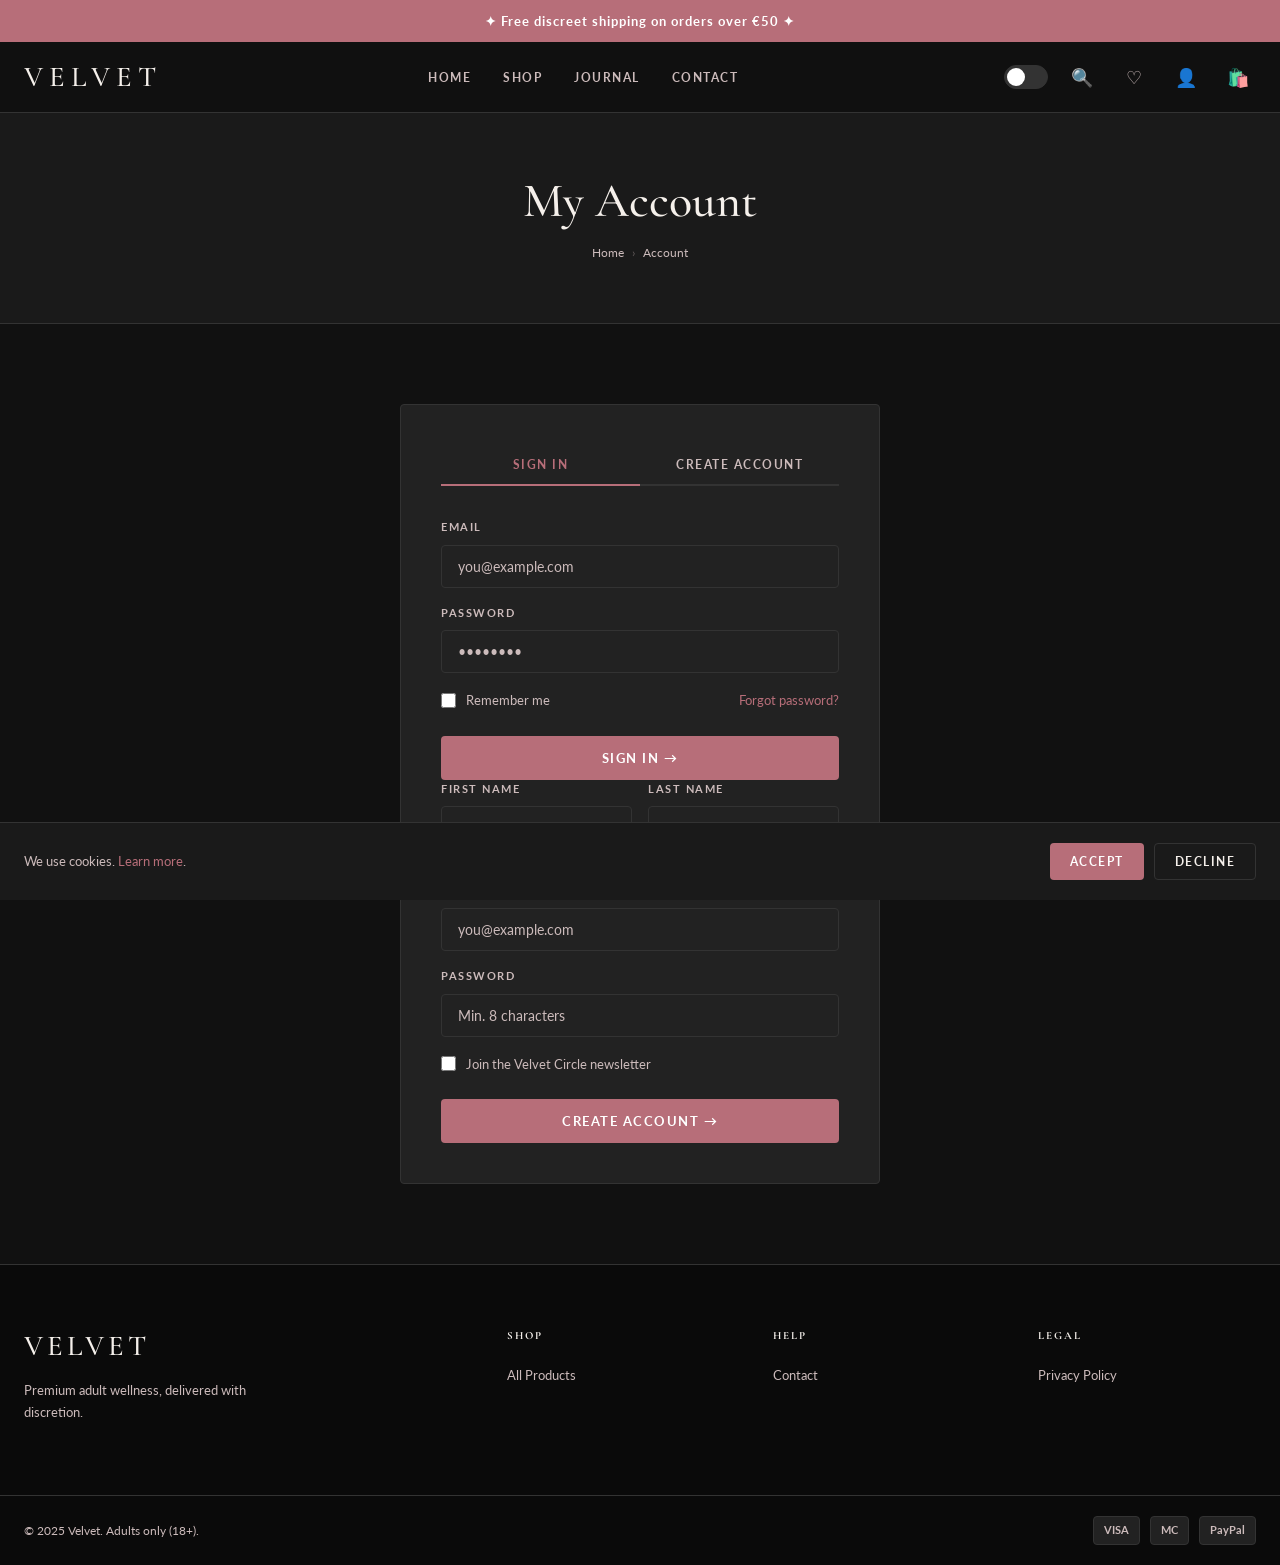
==== account.html @ dc34f321 "Initial commit: Velvet e-commerce website" ====
<!DOCTYPE html>
<html lang="en">
<head>
  <meta charset="UTF-8">
  <meta name="viewport" content="width=device-width, initial-scale=1.0">
  <title>Account — Velvet</title>
  <link rel="stylesheet" href="style.css">
</head>
<body>
<div id="page-loader"><div class="spinner"></div></div>
<div id="toast-container"></div>
<div id="announcement-bar">✦ Free discreet shipping on orders over €50 ✦</div>

<nav id="navbar">
  <div class="nav-inner">
    <a href="index.html" class="nav-logo">VELVET</a>
    <ul class="nav-links">
      <li><a href="index.html">Home</a></li>
      <li><a href="shop.html">Shop</a></li>
      <li><a href="blog.html">Journal</a></li>
      <li><a href="contact.html">Contact</a></li>
    </ul>
    <div class="nav-actions">
      <button class="nav-icon-btn theme-toggle"></button>
      <button class="nav-icon-btn" id="nav-search-btn">🔍</button>
      <a href="wishlist.html" class="nav-icon-btn">♡</a>
      <a href="account.html" class="nav-icon-btn">👤</a>
      <a href="cart.html" class="nav-icon-btn">🛍️<span class="cart-badge" style="display:none">0</span></a>
      <button class="hamburger" id="hamburger"><span></span><span></span><span></span></button>
    </div>
  </div>
</nav>

<div id="mobile-menu-overlay"></div>
<div id="mobile-menu">
  <button class="mobile-close" id="mobile-close">✕</button>
  <ul class="mobile-nav-links">
    <li><a href="index.html">Home</a></li><li><a href="shop.html">Shop</a></li>
    <li><a href="wishlist.html">Wishlist</a></li><li><a href="account.html">Account</a></li><li><a href="cart.html">Cart</a></li>
  </ul>
</div>

<div id="nav-search-overlay">
  <button class="nav-search-close" id="nav-search-close">✕</button>
  <div class="nav-search-inner">
    <div class="nav-search-input-wrap"><span>🔍</span><input type="text" id="nav-search-input" placeholder="Search products…"></div>
  </div>
</div>

<div class="page-header">
  <h1>My Account</h1>
  <div class="breadcrumb"><a href="index.html">Home</a><span class="breadcrumb-sep">›</span><span>Account</span></div>
</div>

<section class="section">
  <div class="container">

    <!-- Auth Box (shown when logged out) -->
    <div id="auth-box">
      <div class="auth-container">
        <div class="auth-form-panel">
          <div class="auth-tabs">
            <button class="auth-tab active" data-tab="login">Sign In</button>
            <button class="auth-tab" data-tab="register">Create Account</button>
          </div>

          <!-- Login Panel -->
          <div class="auth-panel active" id="auth-login">
            <form id="login-form">
              <div class="form-group">
                <label class="form-label">Email</label>
                <input type="email" class="form-input" placeholder="you@example.com" required>
              </div>
              <div class="form-group">
                <label class="form-label">Password</label>
                <input type="password" class="form-input" placeholder="••••••••" required>
              </div>
              <div style="display:flex;justify-content:space-between;align-items:center;margin-bottom:24px;font-size:13px">
                <label class="filter-option" style="margin:0"><input type="checkbox" style="accent-color:var(--accent)"> Remember me</label>
                <a href="#" style="color:var(--accent)">Forgot password?</a>
              </div>
              <button type="submit" class="btn" style="width:100%;padding:14px">Sign In →</button>
            </form>
          </div>

          <!-- Register Panel -->
          <div class="auth-panel" id="auth-register">
            <form id="register-form">
              <div class="form-row">
                <div class="form-group">
                  <label class="form-label">First Name</label>
                  <input type="text" class="form-input" placeholder="Sophie" required>
                </div>
                <div class="form-group">
                  <label class="form-label">Last Name</label>
                  <input type="text" class="form-input" placeholder="Martin" required>
                </div>
              </div>
              <div class="form-group">
                <label class="form-label">Email</label>
                <input type="email" class="form-input" placeholder="you@example.com" required>
              </div>
              <div class="form-group">
                <label class="form-label">Password</label>
                <input type="password" class="form-input" placeholder="Min. 8 characters" required>
              </div>
              <div style="margin-bottom:24px;font-size:13px">
                <label class="filter-option"><input type="checkbox" style="accent-color:var(--accent)"> Join the Velvet Circle newsletter</label>
              </div>
              <button type="submit" class="btn" style="width:100%;padding:14px">Create Account →</button>
            </form>
          </div>
        </div>
      </div>
    </div>

    <!-- Dashboard (shown after login) -->
    <div id="dashboard-view" style="display:none">

      <div style="display:flex;align-items:center;justify-content:space-between;margin-bottom:40px;flex-wrap:wrap;gap:16px">
        <div>
          <h2 style="margin-bottom:4px">Welcome back, Sophie 👋</h2>
          <p style="font-size:13px">Member since January 2024 · Velvet Circle member</p>
        </div>
        <button class="btn btn-ghost" style="padding:10px 20px;font-size:12px" onclick="document.getElementById('dashboard-view').style.display='none';document.getElementById('auth-box').style.display='block'">Sign Out</button>
      </div>

      <!-- Dashboard cards -->
      <div class="account-dashboard">
        <div class="dash-card" onclick="document.querySelectorAll('.account-tab')[0].click()">
          <div class="dash-card-icon">📦</div>
          <h4>Orders</h4>
          <p style="color:var(--accent);font-weight:700">3 orders</p>
        </div>
        <div class="dash-card" onclick="document.querySelectorAll('.account-tab')[1].click()">
          <div class="dash-card-icon">📍</div>
          <h4>Addresses</h4>
          <p>1 saved</p>
        </div>
        <div class="dash-card" onclick="window.location.href='wishlist.html'">
          <div class="dash-card-icon">♡</div>
          <h4>Wishlist</h4>
          <p>View saved items</p>
        </div>
        <div class="dash-card" onclick="document.querySelectorAll('.account-tab')[2].click()">
          <div class="dash-card-icon">⚙️</div>
          <h4>Settings</h4>
          <p>Edit profile</p>
        </div>
      </div>

      <!-- Account Tabs -->
      <div class="account-tabs">
        <button class="account-tab active" data-tab="orders">Order History</button>
        <button class="account-tab" data-tab="addresses">Addresses</button>
        <button class="account-tab" data-tab="settings">Settings</button>
      </div>

      <!-- Orders Panel -->
      <div class="account-panel active" id="panel-orders">
        <table class="order-table">
          <thead>
            <tr>
              <th>Order</th>
              <th>Date</th>
              <th>Items</th>
              <th>Total</th>
              <th>Status</th>
              <th></th>
            </tr>
          </thead>
          <tbody>
            <tr>
              <td>#VLT-2847</td>
              <td>15 May 2025</td>
              <td>2 items</td>
              <td>€149.98</td>
              <td><span class="status-badge status-delivered">Delivered</span></td>
              <td><a href="#" style="color:var(--accent);font-size:12px">View</a></td>
            </tr>
            <tr>
              <td>#VLT-2691</td>
              <td>2 Apr 2025</td>
              <td>1 item</td>
              <td>€89.99</td>
              <td><span class="status-badge status-shipped">Shipped</span></td>
              <td><a href="#" style="color:var(--accent);font-size:12px">Track</a></td>
            </tr>
            <tr>
              <td>#VLT-2104</td>
              <td>18 Jan 2025</td>
              <td>3 items</td>
              <td>€224.97</td>
              <td><span class="status-badge status-delivered">Delivered</span></td>
              <td><a href="#" style="color:var(--accent);font-size:12px">View</a></td>
            </tr>
          </tbody>
        </table>
      </div>

      <!-- Addresses Panel -->
      <div class="account-panel" id="panel-addresses">
        <div style="display:grid;grid-template-columns:repeat(auto-fill,minmax(280px,1fr));gap:20px">
          <div style="background:var(--card-bg);border:1px solid var(--accent);border-radius:var(--radius);padding:24px;position:relative">
            <span style="position:absolute;top:12px;right:12px;font-size:10px;background:var(--accent);color:#fff;padding:3px 8px;border-radius:2px;font-weight:700;letter-spacing:.5px">DEFAULT</span>
            <h4 style="margin-bottom:8px">Sophie Martin</h4>
            <p style="font-size:13px;line-height:1.8">12 Rue de la Paix<br>Apt 4B<br>75001 Paris<br>France</p>
            <div style="margin-top:16px;display:flex;gap:10px">
              <button class="btn btn-ghost" style="padding:8px 16px;font-size:11px">Edit</button>
              <button class="btn btn-ghost" style="padding:8px 16px;font-size:11px">Delete</button>
            </div>
          </div>
          <div style="background:var(--card-bg);border:2px dashed var(--card-border);border-radius:var(--radius);padding:24px;display:flex;align-items:center;justify-content:center;cursor:pointer;transition:border-color var(--transition)" onmouseenter="this.style.borderColor='var(--accent)'" onmouseleave="this.style.borderColor='var(--card-border)'" onclick="showToast('Address form coming soon','default','📍')">
            <div style="text-align:center;color:var(--text-secondary)">
              <div style="font-size:28px;margin-bottom:8px">+</div>
              <div style="font-size:13px">Add New Address</div>
            </div>
          </div>
        </div>
      </div>

      <!-- Settings Panel -->
      <div class="account-panel" id="panel-settings">
        <div style="max-width:480px">
          <h3 style="margin-bottom:24px;font-size:1.1rem">Profile Settings</h3>
          <div class="form-row">
            <div class="form-group">
              <label class="form-label">First Name</label>
              <input type="text" class="form-input" value="Sophie">
            </div>
            <div class="form-group">
              <label class="form-label">Last Name</label>
              <input type="text" class="form-input" value="Martin">
            </div>
          </div>
          <div class="form-group">
            <label class="form-label">Email</label>
            <input type="email" class="form-input" value="sophie@example.com">
          </div>
          <div class="form-group">
            <label class="form-label">New Password</label>
            <input type="password" class="form-input" placeholder="Leave blank to keep current">
          </div>
          <div style="margin:24px 0;padding:20px;background:var(--card-bg);border:1px solid var(--card-border);border-radius:var(--radius)">
            <div class="filter-group-title" style="margin-bottom:12px">Communication Preferences</div>
            <label class="filter-option"><input type="checkbox" checked style="accent-color:var(--accent)"> Newsletter &amp; exclusive offers</label>
            <label class="filter-option"><input type="checkbox" checked style="accent-color:var(--accent)"> Order updates</label>
            <label class="filter-option"><input type="checkbox" style="accent-color:var(--accent)"> New arrivals &amp; restocks</label>
          </div>
          <button class="btn" style="padding:12px 32px" onclick="showToast('Settings saved!','success','✓')">Save Changes</button>
        </div>
      </div>

    </div>
  </div>
</section>

<footer>
  <div class="footer-grid">
    <div class="footer-brand"><h3>VELVET</h3><p>Premium adult wellness, delivered with discretion.</p></div>
    <div class="footer-col"><h4>Shop</h4><ul><li><a href="shop.html">All Products</a></li></ul></div>
    <div class="footer-col"><h4>Help</h4><ul><li><a href="contact.html">Contact</a></li></ul></div>
    <div class="footer-col"><h4>Legal</h4><ul><li><a href="#">Privacy Policy</a></li></ul></div>
  </div>
  <div class="footer-bottom">
    <p class="footer-bottom-text">© 2025 Velvet. Adults only (18+).</p>
    <div class="payment-icons"><span class="payment-icon">VISA</span><span class="payment-icon">MC</span><span class="payment-icon">PayPal</span></div>
  </div>
</footer>

<div id="cookie-banner">
  <p class="cookie-text">We use cookies. <a href="#">Learn more</a>.</p>
  <div class="cookie-btns">
    <button class="btn" id="cookie-accept" style="padding:10px 20px;font-size:12px">Accept</button>
    <button class="btn btn-ghost" id="cookie-decline" style="padding:10px 20px;font-size:12px">Decline</button>
  </div>
</div>
<button id="back-to-top">↑</button>
<script src="script.js"></script>
</body>
</html>
---- style.css ----
/* ============================================================
   VELVET — style.css
   ============================================================ */
@import url('https://fonts.googleapis.com/css2?family=Cormorant+Garamond:ital,wght@0,300;0,400;0,500;0,600;0,700;1,400;1,500&family=Lato:wght@300;400;700&display=swap');

/* --- Variables --- */
:root {
  --bg-dark: #111111;
  --bg-mid: #1a1a1a;
  --card-bg: #222222;
  --card-border: #333333;
  --accent: #b76e79;
  --accent-dark: #9e5a63;
  --mauve: #c9a0a8;
  --text-primary: #f5f0eb;
  --text-secondary: #ccbbbb;
  --heading-font: 'Cormorant Garamond', serif;
  --body-font: 'Lato', sans-serif;
  --transition: 0.3s ease;
  --radius: 4px;
  --shadow: 0 4px 24px rgba(0,0,0,0.5);
}
.light-mode {
  --bg-dark: #f9f5f2;
  --bg-mid: #efe9e4;
  --card-bg: #ffffff;
  --card-border: #ddd5ce;
  --text-primary: #1a1a1a;
  --text-secondary: #5a4a4a;
}

/* --- Reset --- */
*,*::before,*::after{box-sizing:border-box;margin:0;padding:0}
html{scroll-behavior:smooth}
body{background:var(--bg-dark);color:var(--text-primary);font-family:var(--body-font);font-size:15px;line-height:1.7;overflow-x:hidden}
img{display:block;max-width:100%}
a{color:inherit;text-decoration:none}
ul{list-style:none}
button{cursor:pointer;border:none;background:none;font-family:inherit}
input,select,textarea{font-family:inherit}

/* --- Typography --- */
h1,h2,h3,h4,h5{font-family:var(--heading-font);font-weight:500;line-height:1.2;color:var(--text-primary)}
h1{font-size:clamp(2.2rem,6vw,5rem)}
h2{font-size:clamp(1.6rem,4vw,2.8rem)}
h3{font-size:clamp(1.2rem,2.5vw,1.8rem)}
p{color:var(--text-secondary)}

/* --- Utilities --- */
.container{max-width:1280px;margin:0 auto;padding:0 24px}
.section{padding:80px 0}
.text-center{text-align:center}

.btn{display:inline-block;padding:12px 32px;background:var(--accent);color:#fff;font-size:13px;font-weight:700;letter-spacing:1.5px;text-transform:uppercase;border-radius:var(--radius);transition:background var(--transition),transform var(--transition)}
.btn:hover{background:var(--accent-dark);transform:translateY(-1px)}
.btn-outline{background:transparent;border:1px solid var(--accent);color:var(--accent)}
.btn-outline:hover{background:var(--accent);color:#fff}
.btn-ghost{background:transparent;border:1px solid var(--card-border);color:var(--text-primary)}
.btn-ghost:hover{border-color:var(--accent);color:var(--accent)}

.section-title{font-size:clamp(1.6rem,3.5vw,2.5rem);margin-bottom:12px}
.section-subtitle{color:var(--text-secondary);font-size:15px;margin-bottom:48px}
.divider{width:48px;height:2px;background:var(--accent);margin:16px auto 40px}

.fade-in{opacity:0;transform:translateY(30px);transition:opacity 0.7s ease,transform 0.7s ease}
.fade-in.visible{opacity:1;transform:none}

/* ============================================================
   AGE GATE
   ============================================================ */
#age-gate{position:fixed;inset:0;background:#080808;z-index:9999;display:flex;align-items:center;justify-content:center;flex-direction:column;gap:28px;text-align:center;padding:24px}
.age-gate-logo{font-family:var(--heading-font);font-size:2.8rem;letter-spacing:8px;color:var(--text-primary)}
#age-gate h2{font-size:clamp(1.4rem,3vw,2rem);font-weight:300;color:var(--text-secondary)}
.age-gate-divider{width:60px;height:1px;background:var(--accent)}
#age-gate p{color:var(--text-secondary);max-width:400px;font-size:14px}
.age-gate-buttons{display:flex;gap:16px;flex-wrap:wrap;justify-content:center}

/* ============================================================
   LOADER
   ============================================================ */
#page-loader{position:fixed;inset:0;background:var(--bg-dark);z-index:9998;display:flex;align-items:center;justify-content:center;transition:opacity .4s,visibility .4s}
#page-loader.hidden{opacity:0;visibility:hidden;pointer-events:none}
.spinner{width:40px;height:40px;border:2px solid var(--card-border);border-top-color:var(--accent);border-radius:50%;animation:spin .8s linear infinite}
@keyframes spin{to{transform:rotate(360deg)}}

/* ============================================================
   ANNOUNCEMENT BAR
   ============================================================ */
#announcement-bar{background:var(--accent);color:#fff;text-align:center;padding:10px 24px;font-size:13px;font-weight:700;letter-spacing:1px;position:relative;z-index:100}

/* ============================================================
   NAVBAR
   ============================================================ */
#navbar{position:sticky;top:0;z-index:500;background:rgba(17,17,17,.95);backdrop-filter:blur(12px);border-bottom:1px solid var(--card-border);transition:all var(--transition)}
.light-mode #navbar{background:rgba(239,233,228,.95)}
.nav-inner{max-width:1280px;margin:0 auto;padding:0 24px;height:70px;display:flex;align-items:center;justify-content:space-between;gap:24px}
.nav-logo{font-family:var(--heading-font);font-size:1.8rem;letter-spacing:6px;color:var(--text-primary);font-weight:500;flex-shrink:0}
.nav-links{display:flex;gap:32px;align-items:center}
.nav-links a{font-size:12px;font-weight:700;letter-spacing:1.5px;text-transform:uppercase;color:var(--text-secondary);transition:color var(--transition);position:relative}
.nav-links a::after{content:'';position:absolute;bottom:-4px;left:0;width:0;height:1px;background:var(--accent);transition:width var(--transition)}
.nav-links a:hover,.nav-links a.active{color:var(--text-primary)}
.nav-links a:hover::after,.nav-links a.active::after{width:100%}
.nav-actions{display:flex;align-items:center;gap:16px}
.nav-icon-btn{position:relative;display:flex;align-items:center;justify-content:center;width:36px;height:36px;color:var(--text-secondary);transition:color var(--transition);font-size:18px;background:none;border:none;cursor:pointer}
.nav-icon-btn:hover{color:var(--accent)}
.cart-badge{position:absolute;top:-4px;right:-6px;background:var(--accent);color:#fff;font-size:10px;font-weight:700;width:18px;height:18px;border-radius:50%;display:flex;align-items:center;justify-content:center}
.hamburger{display:none;flex-direction:column;gap:5px;cursor:pointer;padding:4px;background:none;border:none}
.hamburger span{display:block;width:24px;height:2px;background:var(--text-primary);transition:all var(--transition)}
.hamburger.open span:nth-child(1){transform:rotate(45deg) translate(5px,5px)}
.hamburger.open span:nth-child(2){opacity:0}
.hamburger.open span:nth-child(3){transform:rotate(-45deg) translate(5px,-5px)}

/* Mobile drawer */
#mobile-menu{position:fixed;top:0;right:-100%;width:min(320px,100vw);height:100%;background:var(--bg-mid);z-index:600;padding:80px 32px 32px;transition:right .35s ease;overflow-y:auto;border-left:1px solid var(--card-border)}
#mobile-menu.open{right:0}
#mobile-menu-overlay{position:fixed;inset:0;background:rgba(0,0,0,.7);z-index:550;display:none}
#mobile-menu-overlay.open{display:block}
.mobile-close{position:absolute;top:24px;right:24px;font-size:22px;color:var(--text-secondary);background:none;border:none;cursor:pointer}
.mobile-close:hover{color:var(--accent)}
.mobile-nav-links{display:flex;flex-direction:column;gap:0}
.mobile-nav-links a{display:block;padding:16px 0;border-bottom:1px solid var(--card-border);font-size:14px;font-weight:700;letter-spacing:1.5px;text-transform:uppercase;color:var(--text-secondary);transition:color var(--transition)}
.mobile-nav-links a:hover{color:var(--accent)}
.mobile-nav-actions{display:flex;gap:12px;margin-top:24px;align-items:center}

/* Nav search overlay */
#nav-search-overlay{position:fixed;inset:0;background:rgba(0,0,0,.9);z-index:700;display:flex;align-items:center;justify-content:center;flex-direction:column;gap:20px;padding:24px;opacity:0;visibility:hidden;transition:all var(--transition)}
#nav-search-overlay.open{opacity:1;visibility:visible}
.nav-search-inner{width:100%;max-width:600px}
.nav-search-close{position:absolute;top:24px;right:24px;font-size:24px;color:var(--text-secondary);background:none;border:none;cursor:pointer}
.nav-search-close:hover{color:var(--accent)}
.nav-search-input-wrap{display:flex;align-items:center;border-bottom:2px solid var(--card-border);padding:12px 0;transition:border-color var(--transition)}
.nav-search-input-wrap:focus-within{border-bottom-color:var(--accent)}
.nav-search-input-wrap input{flex:1;background:none;border:none;outline:none;color:var(--text-primary);font-size:clamp(1.2rem,3vw,2rem);font-family:var(--heading-font);padding:0}
.nav-search-input-wrap input::placeholder{color:var(--text-secondary)}
.nav-search-input-wrap span{font-size:24px;color:var(--text-secondary)}

/* ============================================================
   HERO
   ============================================================ */
.hero{min-height:calc(100vh - 110px);background:var(--bg-dark);display:flex;align-items:center;justify-content:center;text-align:center;position:relative;overflow:hidden;padding:80px 24px}
.hero::before{content:'';position:absolute;inset:0;background:radial-gradient(ellipse at center,rgba(183,110,121,.12) 0%,transparent 65%)}
.hero-content{position:relative;z-index:1;max-width:800px}
.hero-eyebrow{font-size:11px;font-weight:700;letter-spacing:4px;text-transform:uppercase;color:var(--accent);margin-bottom:24px;display:block}
.hero h1{font-weight:300;font-style:italic;margin-bottom:24px;line-height:1.1}
.hero h1 span{font-style:normal;font-weight:600}
.hero p{font-size:16px;color:var(--text-secondary);margin-bottom:40px;max-width:500px;margin-left:auto;margin-right:auto}
.hero-buttons{display:flex;gap:16px;justify-content:center;flex-wrap:wrap}
.hero-scroll{position:absolute;bottom:32px;left:50%;transform:translateX(-50%);display:flex;flex-direction:column;align-items:center;gap:8px;color:var(--text-secondary);font-size:11px;letter-spacing:2px;text-transform:uppercase;animation:bounce 2s infinite}
.hero-scroll::before{content:'';width:1px;height:40px;background:var(--card-border)}
@keyframes bounce{0%,100%{transform:translateX(-50%) translateY(0)}50%{transform:translateX(-50%) translateY(6px)}}

/* ============================================================
   CAROUSEL
   ============================================================ */
.carousel-wrap{position:relative;padding:0 8px}
.carousel-track-outer{overflow:hidden}
.carousel-track{display:flex;gap:24px;transition:transform .5s ease}
.carousel-btn{position:absolute;top:50%;transform:translateY(-50%);width:44px;height:44px;border-radius:50%;background:var(--card-bg);border:1px solid var(--card-border);color:var(--text-primary);display:flex;align-items:center;justify-content:center;z-index:10;transition:all var(--transition);font-size:18px;cursor:pointer}
.carousel-btn:hover{background:var(--accent);border-color:var(--accent);color:#fff}
.carousel-btn.prev{left:-22px}
.carousel-btn.next{right:-22px}
.carousel-dots{display:flex;justify-content:center;gap:8px;margin-top:32px}
.carousel-dot{width:6px;height:6px;border-radius:50%;background:var(--card-border);cursor:pointer;transition:all var(--transition)}
.carousel-dot.active{background:var(--accent);width:24px;border-radius:3px}

/* ============================================================
   PRODUCT CARD
   ============================================================ */
.product-card{background:var(--card-bg);border:1px solid var(--card-border);border-radius:var(--radius);overflow:hidden;flex-shrink:0;width:260px;transition:transform var(--transition),box-shadow var(--transition);position:relative}
.product-card:hover{transform:translateY(-4px);box-shadow:var(--shadow)}
.product-card-img-wrap{position:relative;overflow:hidden;aspect-ratio:3/4}
.product-card-img-wrap img{width:100%;height:100%;object-fit:cover;transition:transform .6s ease}
.product-card:hover .product-card-img-wrap img{transform:scale(1.06)}
.product-badge{position:absolute;top:12px;left:12px;font-size:10px;font-weight:700;letter-spacing:1px;text-transform:uppercase;padding:4px 10px;border-radius:2px}
.badge-sale{background:var(--accent);color:#fff}
.badge-new{background:#2a6b4b;color:#fff}
.product-card-actions{position:absolute;top:12px;right:12px;display:flex;flex-direction:column;gap:8px;opacity:0;transform:translateX(8px);transition:all var(--transition)}
.product-card:hover .product-card-actions{opacity:1;transform:none}
.card-action-btn{width:36px;height:36px;border-radius:50%;background:var(--bg-dark);border:1px solid var(--card-border);color:var(--text-secondary);display:flex;align-items:center;justify-content:center;font-size:14px;transition:all var(--transition);cursor:pointer}
.card-action-btn:hover{background:var(--accent);border-color:var(--accent);color:#fff}
.product-card-body{padding:16px}
.product-card-category{font-size:11px;letter-spacing:1.5px;text-transform:uppercase;color:var(--accent);margin-bottom:6px}
.product-card-name{font-family:var(--heading-font);font-size:1.1rem;margin-bottom:8px;color:var(--text-primary)}
.product-card-name a{color:inherit}
.product-card-rating{display:flex;align-items:center;gap:6px;margin-bottom:10px}
.stars{color:var(--accent);font-size:12px;letter-spacing:1px}
.rating-count{font-size:11px;color:var(--text-secondary)}
.product-card-price{display:flex;align-items:center;gap:10px}
.price-current{font-size:1.1rem;font-weight:700;color:var(--text-primary)}
.price-original{font-size:13px;color:var(--text-secondary);text-decoration:line-through}
.product-card-footer{padding:12px 16px;border-top:1px solid var(--card-border)}
.product-card-footer .btn{width:100%;text-align:center;padding:10px;font-size:11px}

.quick-view-overlay{position:absolute;bottom:0;left:0;right:0;background:rgba(17,17,17,.92);padding:16px;transform:translateY(100%);transition:transform var(--transition);border-top:1px solid var(--card-border)}
.product-card:hover .quick-view-overlay{transform:none}
.quick-view-btn{width:100%;font-size:11px;font-weight:700;letter-spacing:1.5px;text-transform:uppercase;color:var(--accent);padding:8px;border:1px solid var(--accent);border-radius:var(--radius);transition:all var(--transition);cursor:pointer;background:none}
.quick-view-btn:hover{background:var(--accent);color:#fff}

/* ============================================================
   CATEGORIES
   ============================================================ */
.categories-grid{display:grid;grid-template-columns:repeat(6,1fr);gap:16px}
.category-card{background:var(--card-bg);border:1px solid var(--card-border);border-radius:var(--radius);padding:32px 16px;text-align:center;transition:all var(--transition);cursor:pointer}
.category-card:hover{border-color:var(--accent);transform:translateY(-3px)}
.category-icon{font-size:32px;margin-bottom:12px}
.category-name{font-size:12px;font-weight:700;letter-spacing:1px;text-transform:uppercase;color:var(--text-secondary);transition:color var(--transition)}
.category-card:hover .category-name{color:var(--accent)}

/* ============================================================
   TRUST SECTION
   ============================================================ */
.trust-grid{display:grid;grid-template-columns:repeat(4,1fr);gap:32px}
.trust-item{text-align:center;padding:40px 24px;background:var(--card-bg);border:1px solid var(--card-border);border-radius:var(--radius)}
.trust-icon{font-size:36px;color:var(--accent);margin-bottom:16px}
.trust-item h4{margin-bottom:8px}
.trust-item p{font-size:13px}

/* ============================================================
   NEWSLETTER
   ============================================================ */
.newsletter-section{background:var(--bg-mid);padding:80px 24px;text-align:center}
.newsletter-form{display:flex;max-width:480px;margin:0 auto;gap:0}
.newsletter-form input{flex:1;padding:14px 20px;background:var(--card-bg);border:1px solid var(--card-border);border-right:none;border-radius:var(--radius) 0 0 var(--radius);color:var(--text-primary);font-size:14px;outline:none;transition:border-color var(--transition)}
.newsletter-form input:focus{border-color:var(--accent)}
.newsletter-form input::placeholder{color:var(--text-secondary)}
.newsletter-form .btn{border-radius:0 var(--radius) var(--radius) 0;padding:14px 28px}

/* ============================================================
   TESTIMONIALS
   ============================================================ */
.testimonial-card{background:var(--card-bg);border:1px solid var(--card-border);border-radius:var(--radius);padding:32px;text-align:center;flex-shrink:0;width:360px}
.testimonial-stars{color:var(--accent);font-size:14px;margin-bottom:16px}
.testimonial-text{font-family:var(--heading-font);font-style:italic;font-size:1.15rem;color:var(--text-primary);margin-bottom:20px;line-height:1.6}
.testimonial-author{font-size:12px;letter-spacing:1.5px;text-transform:uppercase;color:var(--text-secondary)}

/* ============================================================
   INSTAGRAM GRID
   ============================================================ */
.instagram-grid{display:grid;grid-template-columns:repeat(6,1fr);gap:4px}
.instagram-item{aspect-ratio:1;overflow:hidden;position:relative;cursor:pointer}
.instagram-item img{width:100%;height:100%;object-fit:cover;transition:transform .5s ease}
.instagram-item:hover img{transform:scale(1.1)}
.instagram-overlay{position:absolute;inset:0;background:rgba(183,110,121,.5);display:flex;align-items:center;justify-content:center;opacity:0;transition:opacity var(--transition);font-size:24px;color:#fff}
.instagram-item:hover .instagram-overlay{opacity:1}

/* ============================================================
   FOOTER
   ============================================================ */
footer{background:#0a0a0a;border-top:1px solid var(--card-border);padding:64px 0 0}
.footer-grid{display:grid;grid-template-columns:2fr 1fr 1fr 1fr;gap:48px;max-width:1280px;margin:0 auto;padding:0 24px 48px}
.footer-brand h3{font-family:var(--heading-font);font-size:1.8rem;letter-spacing:4px;margin-bottom:16px}
.footer-brand p{font-size:13px;max-width:280px;margin-bottom:24px}
.social-links{display:flex;gap:12px}
.social-link{width:38px;height:38px;border-radius:50%;border:1px solid var(--card-border);display:flex;align-items:center;justify-content:center;color:var(--text-secondary);font-size:14px;transition:all var(--transition)}
.social-link:hover{border-color:var(--accent);color:var(--accent)}
.footer-col h4{font-size:11px;font-weight:700;letter-spacing:2px;text-transform:uppercase;color:var(--text-primary);margin-bottom:20px}
.footer-col ul li{margin-bottom:10px}
.footer-col ul li a{font-size:13px;color:var(--text-secondary);transition:color var(--transition)}
.footer-col ul li a:hover{color:var(--accent)}
.footer-bottom{border-top:1px solid var(--card-border);padding:20px 24px;max-width:1280px;margin:0 auto;display:flex;align-items:center;justify-content:space-between;gap:16px;flex-wrap:wrap}
.footer-bottom-text{font-size:12px;color:var(--text-secondary)}
.payment-icons{display:flex;gap:10px;align-items:center}
.payment-icon{background:var(--card-bg);border:1px solid var(--card-border);border-radius:4px;padding:4px 10px;font-size:11px;font-weight:700;color:var(--text-secondary)}

/* ============================================================
   PAGE HEADER
   ============================================================ */
.page-header{background:var(--bg-mid);padding:60px 24px;text-align:center;border-bottom:1px solid var(--card-border)}
.page-header h1{font-size:clamp(2rem,4vw,3rem);margin-bottom:12px}
.breadcrumb{display:flex;align-items:center;justify-content:center;gap:8px;font-size:12px;color:var(--text-secondary)}
.breadcrumb a:hover{color:var(--accent)}
.breadcrumb-sep{opacity:.4}

/* ============================================================
   SHOP PAGE
   ============================================================ */
.shop-layout{display:grid;grid-template-columns:260px 1fr;gap:40px;align-items:start}
.shop-sidebar{background:var(--card-bg);border:1px solid var(--card-border);border-radius:var(--radius);padding:28px;position:sticky;top:90px}
.filter-group{margin-bottom:28px;padding-bottom:28px;border-bottom:1px solid var(--card-border)}
.filter-group:last-child{border-bottom:none;margin-bottom:0;padding-bottom:0}
.filter-group-title{font-size:11px;font-weight:700;letter-spacing:2px;text-transform:uppercase;color:var(--text-primary);margin-bottom:16px}
.filter-option{display:flex;align-items:center;gap:10px;margin-bottom:10px;cursor:pointer;font-size:13px;color:var(--text-secondary);transition:color var(--transition)}
.filter-option:hover{color:var(--text-primary)}
.filter-option input[type="checkbox"]{accent-color:var(--accent);width:15px;height:15px;flex-shrink:0}
input[type="range"]{width:100%;accent-color:var(--accent);margin:12px 0}
.price-display{display:flex;justify-content:space-between;font-size:12px;color:var(--text-secondary)}

.shop-header{display:flex;align-items:center;justify-content:space-between;margin-bottom:28px;flex-wrap:wrap;gap:12px}
.shop-results-count{font-size:13px;color:var(--text-secondary)}
.shop-controls{display:flex;align-items:center;gap:12px}
.sort-select{background:var(--card-bg);border:1px solid var(--card-border);color:var(--text-primary);padding:8px 16px;border-radius:var(--radius);font-size:13px;cursor:pointer;outline:none}
.view-toggle{display:flex;gap:4px}
.view-btn{width:36px;height:36px;border:1px solid var(--card-border);border-radius:var(--radius);display:flex;align-items:center;justify-content:center;color:var(--text-secondary);font-size:15px;transition:all var(--transition);cursor:pointer;background:none}
.view-btn.active,.view-btn:hover{border-color:var(--accent);color:var(--accent);background:rgba(183,110,121,.1)}

.products-grid{display:grid;grid-template-columns:repeat(auto-fill,minmax(220px,1fr));gap:24px}
.products-grid .product-card{width:auto}
.products-list{display:flex;flex-direction:column;gap:16px}
.product-list-item{background:var(--card-bg);border:1px solid var(--card-border);border-radius:var(--radius);display:flex;gap:24px;overflow:hidden;transition:all var(--transition)}
.product-list-item:hover{border-color:var(--accent);transform:translateX(4px)}
.product-list-img{width:160px;flex-shrink:0}
.product-list-img img{width:100%;height:100%;object-fit:cover}
.product-list-body{padding:20px 16px 20px 0;display:flex;flex-direction:column;justify-content:space-between;flex:1}
.product-list-info h3{font-size:1.2rem;margin-bottom:8px}
.product-list-info p{font-size:13px;color:var(--text-secondary);margin-bottom:12px}
.product-list-footer{display:flex;align-items:center;justify-content:space-between;flex-wrap:wrap;gap:10px}

.pagination{display:flex;align-items:center;justify-content:center;gap:8px;margin-top:48px}
.page-btn{width:40px;height:40px;border:1px solid var(--card-border);border-radius:var(--radius);display:flex;align-items:center;justify-content:center;color:var(--text-secondary);font-size:13px;transition:all var(--transition);cursor:pointer;background:none}
.page-btn:hover,.page-btn.active{background:var(--accent);border-color:var(--accent);color:#fff}

/* ============================================================
   MODALS
   ============================================================ */
.modal-overlay{position:fixed;inset:0;background:rgba(0,0,0,.85);z-index:800;display:flex;align-items:center;justify-content:center;padding:24px;opacity:0;visibility:hidden;transition:all var(--transition)}
.modal-overlay.open{opacity:1;visibility:visible}
.modal{background:var(--card-bg);border:1px solid var(--card-border);border-radius:var(--radius);max-width:700px;width:100%;max-height:90vh;overflow-y:auto;padding:32px;position:relative;transform:scale(.95);transition:transform var(--transition)}
.modal-overlay.open .modal{transform:scale(1)}
.modal-close{position:absolute;top:16px;right:16px;width:32px;height:32px;border-radius:50%;background:var(--card-border);display:flex;align-items:center;justify-content:center;color:var(--text-secondary);font-size:16px;transition:all var(--transition);cursor:pointer;border:none}
.modal-close:hover{background:var(--accent);color:#fff}
.modal-grid{display:grid;grid-template-columns:1fr 1fr;gap:28px}
.modal-img{border-radius:var(--radius);overflow:hidden;aspect-ratio:3/4}
.modal-img img{width:100%;height:100%;object-fit:cover}
.modal-info .product-card-category{margin-bottom:8px}
.modal-info h3{font-size:1.5rem;margin-bottom:12px}
.modal-info .product-card-price{margin-bottom:20px}
.modal-info .btn{width:100%;text-align:center;margin-bottom:10px}

/* ============================================================
   PRODUCT PAGE
   ============================================================ */
.product-layout{display:grid;grid-template-columns:1fr 1fr;gap:64px;align-items:start}
.product-gallery-main{aspect-ratio:3/4;overflow:hidden;border-radius:var(--radius);cursor:zoom-in;position:relative}
.product-gallery-main img{width:100%;height:100%;object-fit:cover;transition:transform .5s ease}
.product-gallery-main:hover img{transform:scale(1.1)}
.product-thumbnails{display:flex;gap:12px;margin-top:16px;flex-wrap:wrap}
.product-thumb{width:72px;height:72px;border-radius:var(--radius);overflow:hidden;cursor:pointer;border:2px solid transparent;transition:border-color var(--transition)}
.product-thumb.active{border-color:var(--accent)}
.product-thumb img{width:100%;height:100%;object-fit:cover}
.product-info{padding-top:8px}
.product-info-category{font-size:11px;letter-spacing:2px;text-transform:uppercase;color:var(--accent);margin-bottom:12px}
.product-info h1{font-size:2.2rem;margin-bottom:16px}
.product-info-rating{display:flex;align-items:center;gap:12px;margin-bottom:20px}
.product-info-price{display:flex;align-items:center;gap:16px;margin-bottom:28px}
.product-info-price .price-current{font-size:1.8rem;font-weight:700}
.product-info-price .price-original{font-size:1.1rem}
.product-variants{margin-bottom:24px}
.variant-label{font-size:11px;font-weight:700;letter-spacing:1.5px;text-transform:uppercase;margin-bottom:10px;color:var(--text-secondary);display:block}
.color-swatches{display:flex;gap:10px}
.color-swatch{width:32px;height:32px;border-radius:50%;cursor:pointer;border:2px solid transparent;transition:all var(--transition);outline:2px solid transparent;outline-offset:2px}
.color-swatch.active{outline-color:var(--text-primary)}
.color-swatch:hover{transform:scale(1.1)}
.quantity-selector{display:flex;align-items:center;margin-bottom:28px}
.qty-btn{width:40px;height:44px;background:var(--card-bg);border:1px solid var(--card-border);color:var(--text-primary);font-size:18px;display:flex;align-items:center;justify-content:center;transition:all var(--transition);cursor:pointer}
.qty-btn:first-child{border-radius:var(--radius) 0 0 var(--radius);border-right:none}
.qty-btn:last-child{border-radius:0 var(--radius) var(--radius) 0;border-left:none}
.qty-btn:hover{background:var(--accent);border-color:var(--accent);color:#fff}
.qty-input{width:60px;height:44px;text-align:center;background:var(--card-bg);border:1px solid var(--card-border);color:var(--text-primary);font-size:15px;outline:none}
.product-ctas{display:flex;gap:12px;margin-bottom:28px;flex-wrap:wrap}
.product-ctas .btn{flex:1;text-align:center;min-width:160px;padding:14px}
.product-meta{font-size:12px;color:var(--text-secondary);display:flex;flex-direction:column;gap:6px;margin-bottom:28px}

/* Accordion */
.accordion-item{border-bottom:1px solid var(--card-border)}
.accordion-header{width:100%;display:flex;align-items:center;justify-content:space-between;padding:18px 0;text-align:left;font-size:12px;font-weight:700;letter-spacing:1.5px;text-transform:uppercase;color:var(--text-primary);transition:color var(--transition);background:none;border:none;cursor:pointer}
.accordion-header:hover{color:var(--accent)}
.accordion-icon{font-size:18px;transition:transform var(--transition);color:var(--text-secondary);flex-shrink:0}
.accordion-item.open .accordion-icon{transform:rotate(45deg);color:var(--accent)}
.accordion-body{overflow:hidden;max-height:0;transition:max-height .4s ease}
.accordion-body-inner{padding:0 0 20px;font-size:14px;color:var(--text-secondary);line-height:1.8}

/* Reviews */
.reviews-summary{display:flex;gap:40px;align-items:center;padding:32px;background:var(--card-bg);border:1px solid var(--card-border);border-radius:var(--radius);margin-bottom:32px}
.reviews-avg{text-align:center;flex-shrink:0}
.reviews-avg-num{font-size:3.5rem;font-family:var(--heading-font);font-weight:300;line-height:1}
.reviews-avg-stars{color:var(--accent);font-size:20px;margin:8px 0}
.reviews-bars{flex:1;display:flex;flex-direction:column;gap:6px}
.review-bar-row{display:flex;align-items:center;gap:12px;font-size:12px;color:var(--text-secondary)}
.review-bar-track{flex:1;height:6px;background:var(--card-border);border-radius:3px;overflow:hidden}
.review-bar-fill{height:100%;background:var(--accent);border-radius:3px}
.review-card{padding:24px 0;border-bottom:1px solid var(--card-border)}
.review-card-header{display:flex;align-items:center;justify-content:space-between;margin-bottom:12px;flex-wrap:wrap;gap:8px}
.reviewer-name{font-weight:700;font-size:14px}
.review-date{font-size:12px;color:var(--text-secondary)}
.review-text{font-size:14px;color:var(--text-secondary);line-height:1.7}

/* Also bought */
.also-bought{margin-top:64px}
.also-bought-grid{display:grid;grid-template-columns:repeat(4,1fr);gap:24px}
.also-bought-grid .product-card{width:auto}

/* ============================================================
   CART PAGE
   ============================================================ */
.cart-layout{display:grid;grid-template-columns:1fr 380px;gap:40px;align-items:start}
.cart-item{display:grid;grid-template-columns:100px 1fr auto;gap:24px;padding:24px 0;border-bottom:1px solid var(--card-border);align-items:center}
.cart-item-img{border-radius:var(--radius);overflow:hidden;aspect-ratio:3/4}
.cart-item-img img{width:100%;height:100%;object-fit:cover}
.cart-item-name{font-family:var(--heading-font);font-size:1.1rem;margin-bottom:4px}
.cart-item-variant{font-size:12px;color:var(--text-secondary);margin-bottom:12px}
.cart-item-actions{display:flex;align-items:center;gap:12px;flex-wrap:wrap}
.cart-item-remove{font-size:11px;color:var(--text-secondary);letter-spacing:1px;text-transform:uppercase;transition:color var(--transition);background:none;border:none;cursor:pointer}
.cart-item-remove:hover{color:var(--accent)}
.cart-item-price{font-size:1.1rem;font-weight:700;white-space:nowrap}

.order-summary{background:var(--card-bg);border:1px solid var(--card-border);border-radius:var(--radius);padding:28px;position:sticky;top:90px}
.order-summary h3{margin-bottom:24px;font-size:1.1rem}
.summary-line{display:flex;justify-content:space-between;font-size:13px;color:var(--text-secondary);margin-bottom:12px}
.summary-line.total{font-size:16px;font-weight:700;color:var(--text-primary);padding-top:12px;border-top:1px solid var(--card-border);margin-top:4px}
.coupon-form{display:flex;gap:8px;margin:20px 0}
.coupon-form input{flex:1;padding:10px 14px;background:var(--bg-dark);border:1px solid var(--card-border);border-radius:var(--radius);color:var(--text-primary);font-size:13px;outline:none}
.coupon-form input:focus{border-color:var(--accent)}
.coupon-form input::placeholder{color:var(--text-secondary)}
.coupon-form .btn{padding:10px 16px;font-size:11px;white-space:nowrap}

/* ============================================================
   CHECKOUT
   ============================================================ */
.checkout-layout{display:grid;grid-template-columns:1fr 380px;gap:48px;align-items:start}
.checkout-progress{display:flex;align-items:center;margin-bottom:40px;gap:0}
.checkout-step-item{display:flex;align-items:center;gap:10px;flex:1}
.checkout-step-item::after{content:'';flex:1;height:1px;background:var(--card-border);margin:0 12px}
.checkout-step-item:last-child::after{display:none}
.step-num{width:32px;height:32px;border-radius:50%;border:2px solid var(--card-border);display:flex;align-items:center;justify-content:center;font-size:13px;font-weight:700;color:var(--text-secondary);flex-shrink:0;transition:all var(--transition)}
.checkout-step-item.active .step-num{border-color:var(--accent);color:var(--accent)}
.checkout-step-item.complete .step-num{background:var(--accent);border-color:var(--accent);color:#fff}
.step-label{font-size:12px;font-weight:700;letter-spacing:1px;text-transform:uppercase;color:var(--text-secondary)}
.checkout-step-item.active .step-label{color:var(--text-primary)}
.checkout-form{display:none}
.checkout-form.active{display:block}
.form-section-title{font-size:1.1rem;margin-bottom:24px;font-family:var(--heading-font)}
.form-row{display:grid;grid-template-columns:1fr 1fr;gap:16px;margin-bottom:16px}
.form-group{margin-bottom:16px}
.form-label{display:block;font-size:11px;font-weight:700;letter-spacing:1.5px;text-transform:uppercase;color:var(--text-secondary);margin-bottom:8px}
.form-input{width:100%;padding:12px 16px;background:var(--card-bg);border:1px solid var(--card-border);border-radius:var(--radius);color:var(--text-primary);font-size:14px;outline:none;transition:border-color var(--transition)}
.form-input:focus{border-color:var(--accent)}
.form-input::placeholder{color:var(--text-secondary)}
select.form-input{cursor:pointer}
.form-actions{display:flex;justify-content:space-between;align-items:center;margin-top:28px;flex-wrap:wrap;gap:12px}
.discreet-notice{display:flex;align-items:center;gap:10px;background:rgba(183,110,121,.1);border:1px solid rgba(183,110,121,.3);border-radius:var(--radius);padding:14px 16px;margin-top:16px;font-size:13px;color:var(--text-secondary)}
.discreet-notice .notice-icon{color:var(--accent);font-size:16px;flex-shrink:0}

/* ============================================================
   WISHLIST
   ============================================================ */
.wishlist-grid{display:grid;grid-template-columns:repeat(auto-fill,minmax(240px,1fr));gap:24px}
.wishlist-card{background:var(--card-bg);border:1px solid var(--card-border);border-radius:var(--radius);overflow:hidden;transition:all var(--transition)}
.wishlist-card:hover{transform:translateY(-4px);box-shadow:var(--shadow)}
.wishlist-card-img{aspect-ratio:3/4;overflow:hidden}
.wishlist-card-img img{width:100%;height:100%;object-fit:cover}
.wishlist-card-body{padding:16px}
.wishlist-card-actions{display:flex;gap:8px;margin-top:14px}
.wishlist-card-actions .btn{flex:1;text-align:center;padding:10px;font-size:11px}

/* ============================================================
   ACCOUNT
   ============================================================ */
.account-tabs{display:flex;border-bottom:2px solid var(--card-border);margin-bottom:40px}
.account-tab{padding:14px 28px;font-size:12px;font-weight:700;letter-spacing:1.5px;text-transform:uppercase;color:var(--text-secondary);border-bottom:2px solid transparent;margin-bottom:-2px;transition:all var(--transition);cursor:pointer;background:none;border-top:none;border-left:none;border-right:none}
.account-tab.active{color:var(--accent);border-bottom-color:var(--accent)}
.account-panel{display:none}
.account-panel.active{display:block}
.account-dashboard{display:grid;grid-template-columns:repeat(4,1fr);gap:20px;margin-bottom:40px}
.dash-card{background:var(--card-bg);border:1px solid var(--card-border);border-radius:var(--radius);padding:24px;text-align:center;cursor:pointer;transition:all var(--transition)}
.dash-card:hover{border-color:var(--accent);transform:translateY(-2px)}
.dash-card-icon{font-size:28px;color:var(--accent);margin-bottom:10px}
.dash-card h4{font-size:13px;margin-bottom:4px}
.dash-card p{font-size:12px}

.order-table{width:100%;border-collapse:collapse}
.order-table th,.order-table td{padding:14px 16px;text-align:left;border-bottom:1px solid var(--card-border);font-size:13px}
.order-table th{font-size:11px;font-weight:700;letter-spacing:1.5px;text-transform:uppercase;color:var(--text-secondary)}
.status-badge{display:inline-block;padding:4px 10px;border-radius:20px;font-size:11px;font-weight:700}
.status-delivered{background:rgba(42,107,75,.2);color:#4ade80}
.status-processing{background:rgba(183,110,121,.2);color:var(--accent)}
.status-shipped{background:rgba(59,130,246,.2);color:#60a5fa}

/* Auth forms */
.auth-container{max-width:480px;margin:0 auto}
.auth-form-panel{background:var(--card-bg);border:1px solid var(--card-border);border-radius:var(--radius);padding:40px}
.auth-tabs{display:flex;margin-bottom:32px;border-bottom:2px solid var(--card-border)}
.auth-tab{flex:1;padding:12px;font-size:12px;font-weight:700;letter-spacing:1.5px;text-transform:uppercase;color:var(--text-secondary);border-bottom:2px solid transparent;margin-bottom:-2px;transition:all var(--transition);cursor:pointer;background:none;border-top:none;border-left:none;border-right:none;text-align:center}
.auth-tab.active{color:var(--accent);border-bottom-color:var(--accent)}

/* ============================================================
   SEARCH
   ============================================================ */
.search-bar-large{display:flex;align-items:center;border:2px solid var(--card-border);border-radius:50px;padding:0 8px 0 24px;background:var(--card-bg);max-width:640px;margin:0 auto 48px;transition:border-color var(--transition)}
.search-bar-large:focus-within{border-color:var(--accent)}
.search-bar-large input{flex:1;background:none;border:none;outline:none;color:var(--text-primary);font-size:16px;padding:16px 0}
.search-bar-large input::placeholder{color:var(--text-secondary)}
.search-submit{width:44px;height:44px;border-radius:50%;background:var(--accent);color:#fff;display:flex;align-items:center;justify-content:center;font-size:16px;transition:background var(--transition);border:none;cursor:pointer;flex-shrink:0}
.search-submit:hover{background:var(--accent-dark)}
.no-results{text-align:center;padding:80px 24px;display:none}
.no-results-icon{font-size:48px;margin-bottom:20px;opacity:.3}
.no-results h3{margin-bottom:12px}
.no-results p{margin-bottom:28px}
.search-suggestions{display:flex;gap:10px;flex-wrap:wrap;justify-content:center}
.suggestion-tag{padding:8px 18px;border:1px solid var(--card-border);border-radius:20px;font-size:13px;color:var(--text-secondary);cursor:pointer;transition:all var(--transition);background:none}
.suggestion-tag:hover{border-color:var(--accent);color:var(--accent)}

/* ============================================================
   BLOG
   ============================================================ */
.blog-grid{display:grid;grid-template-columns:repeat(3,1fr);gap:32px}
.blog-card{background:var(--card-bg);border:1px solid var(--card-border);border-radius:var(--radius);overflow:hidden;transition:all var(--transition)}
.blog-card:hover{transform:translateY(-4px);box-shadow:var(--shadow);border-color:var(--accent)}
.blog-card-img{aspect-ratio:16/9;overflow:hidden}
.blog-card-img img{width:100%;height:100%;object-fit:cover;transition:transform .5s ease}
.blog-card:hover .blog-card-img img{transform:scale(1.05)}
.blog-card-body{padding:24px}
.blog-card-category{font-size:10px;font-weight:700;letter-spacing:2px;text-transform:uppercase;color:var(--accent);margin-bottom:8px}
.blog-card-title{font-size:1.2rem;margin-bottom:10px}
.blog-card-excerpt{font-size:13px;color:var(--text-secondary);margin-bottom:16px;display:-webkit-box;-webkit-line-clamp:3;-webkit-box-orient:vertical;overflow:hidden}
.blog-card-meta{display:flex;align-items:center;gap:16px;font-size:11px;color:var(--text-secondary)}
.blog-card-meta a{color:var(--accent)}

.blog-post-hero{aspect-ratio:16/6;overflow:hidden;border-radius:var(--radius);margin-bottom:48px}
.blog-post-hero img{width:100%;height:100%;object-fit:cover}
.blog-post-meta{display:flex;align-items:center;gap:20px;margin-bottom:24px;font-size:12px;color:var(--text-secondary);flex-wrap:wrap}
.blog-post-body{max-width:760px;margin:0 auto}
.blog-post-body h2{font-size:1.6rem;margin:36px 0 16px}
.blog-post-body p{margin-bottom:20px;font-size:15px;line-height:1.9}
.blog-post-body blockquote{border-left:3px solid var(--accent);padding:16px 24px;margin:32px 0;background:var(--card-bg);border-radius:0 var(--radius) var(--radius) 0;font-family:var(--heading-font);font-style:italic;font-size:1.2rem}
.author-card{display:flex;align-items:center;gap:20px;background:var(--card-bg);border:1px solid var(--card-border);border-radius:var(--radius);padding:24px;margin:48px 0}
.author-avatar{width:64px;height:64px;border-radius:50%;overflow:hidden;flex-shrink:0}
.author-avatar img{width:100%;height:100%;object-fit:cover}
.author-info h4{margin-bottom:4px}
.author-info p{font-size:13px}

/* ============================================================
   CONTACT
   ============================================================ */
.contact-layout{display:grid;grid-template-columns:1fr 1fr;gap:64px}
.contact-info-item{display:flex;gap:16px;margin-bottom:28px}
.contact-info-icon{width:44px;height:44px;border-radius:50%;background:rgba(183,110,121,.1);border:1px solid rgba(183,110,121,.3);display:flex;align-items:center;justify-content:center;font-size:18px;color:var(--accent);flex-shrink:0}
.contact-info-text h4{font-size:13px;margin-bottom:4px}
.contact-info-text p{font-size:13px}

/* Chat bubble */
#chat-bubble{position:fixed;bottom:100px;right:28px;z-index:400}
.chat-btn{width:56px;height:56px;border-radius:50%;background:var(--accent);color:#fff;display:flex;align-items:center;justify-content:center;font-size:22px;box-shadow:0 4px 20px rgba(183,110,121,.5);transition:all var(--transition);border:none;cursor:pointer}
.chat-btn:hover{background:var(--accent-dark);transform:scale(1.05)}
.chat-window{position:absolute;bottom:68px;right:0;width:300px;background:var(--card-bg);border:1px solid var(--card-border);border-radius:12px;overflow:hidden;display:none;box-shadow:var(--shadow)}
.chat-window.open{display:block}
.chat-header{background:var(--accent);padding:16px;color:#fff;display:flex;align-items:center;gap:12px}
.chat-header-avatar{width:36px;height:36px;border-radius:50%;background:rgba(255,255,255,.2);display:flex;align-items:center;justify-content:center;font-size:16px;flex-shrink:0}
.chat-header h4{font-size:14px;font-family:var(--heading-font)}
.chat-header p{font-size:11px;opacity:.8}
.chat-messages{padding:16px;height:180px;overflow-y:auto;display:flex;flex-direction:column;gap:12px}
.chat-msg{max-width:80%}
.chat-msg.bot{align-self:flex-start}
.chat-msg.user-msg{align-self:flex-end}
.chat-bubble-msg{background:var(--bg-mid);padding:10px 14px;border-radius:18px;font-size:13px;color:var(--text-primary);line-height:1.5}
.chat-msg.user-msg .chat-bubble-msg{background:var(--accent);color:#fff}
.chat-input-area{padding:12px;border-top:1px solid var(--card-border);display:flex;gap:8px}
.chat-input-area input{flex:1;background:var(--bg-dark);border:1px solid var(--card-border);border-radius:20px;padding:8px 14px;color:var(--text-primary);font-size:13px;outline:none}
.chat-send{width:32px;height:32px;border-radius:50%;background:var(--accent);color:#fff;display:flex;align-items:center;justify-content:center;font-size:14px;flex-shrink:0;border:none;cursor:pointer}

/* ============================================================
   TOAST
   ============================================================ */
#toast-container{position:fixed;top:90px;right:24px;z-index:1000;display:flex;flex-direction:column;gap:10px;pointer-events:none}
.toast{background:var(--card-bg);border:1px solid var(--card-border);border-left:3px solid var(--accent);border-radius:var(--radius);padding:14px 20px;display:flex;align-items:center;gap:12px;min-width:260px;max-width:340px;box-shadow:var(--shadow);animation:slideIn .35s ease;font-size:13px;pointer-events:auto}
.toast-icon{color:var(--accent);font-size:16px;flex-shrink:0}
.toast-msg{flex:1;color:var(--text-primary)}
.toast-close{color:var(--text-secondary);font-size:14px;cursor:pointer;background:none;border:none}
.toast-close:hover{color:var(--accent)}
.toast.removing{animation:slideOut .3s ease forwards}
@keyframes slideIn{from{transform:translateX(100%);opacity:0}to{transform:none;opacity:1}}
@keyframes slideOut{to{transform:translateX(100%);opacity:0}}
.toast.success{border-left-color:#4ade80}
.toast.success .toast-icon{color:#4ade80}
.toast.warning{border-left-color:#fbbf24}
.toast.warning .toast-icon{color:#fbbf24}

/* ============================================================
   BACK TO TOP
   ============================================================ */
#back-to-top{position:fixed;bottom:28px;right:96px;width:44px;height:44px;border-radius:50%;background:var(--card-bg);border:1px solid var(--card-border);color:var(--text-secondary);display:flex;align-items:center;justify-content:center;font-size:18px;z-index:400;opacity:0;pointer-events:none;transition:all var(--transition);cursor:pointer}
#back-to-top.visible{opacity:1;pointer-events:auto}
#back-to-top:hover{background:var(--accent);border-color:var(--accent);color:#fff}

/* ============================================================
   COOKIE BANNER
   ============================================================ */
#cookie-banner{position:fixed;bottom:0;left:0;right:0;background:var(--bg-mid);border-top:1px solid var(--card-border);padding:20px 24px;display:flex;align-items:center;justify-content:space-between;gap:24px;z-index:700;transform:translateY(100%);transition:transform .5s ease;flex-wrap:wrap}
#cookie-banner.visible{transform:none}
.cookie-text{font-size:13px;color:var(--text-secondary);max-width:600px}
.cookie-text a{color:var(--accent)}
.cookie-btns{display:flex;gap:10px;flex-shrink:0}

/* ============================================================
   THEME TOGGLE
   ============================================================ */
.theme-toggle{width:44px;height:24px;border-radius:12px;background:var(--card-border);position:relative;cursor:pointer;transition:background var(--transition);border:1px solid var(--card-border);flex-shrink:0}
.light-mode .theme-toggle{background:var(--accent)}
.theme-toggle::after{content:'';position:absolute;top:2px;left:2px;width:18px;height:18px;border-radius:50%;background:#fff;transition:transform var(--transition)}
.light-mode .theme-toggle::after{transform:translateX(20px)}

/* ============================================================
   MISC / SHARED
   ============================================================ */
.empty-state{text-align:center;padding:64px 24px}
.empty-state-icon{font-size:48px;margin-bottom:16px;opacity:.4}
.empty-state h3{margin-bottom:8px}
.empty-state p{margin-bottom:24px}

/* ============================================================
   RESPONSIVE
   ============================================================ */
@media(max-width:1100px){
  .categories-grid{grid-template-columns:repeat(3,1fr)}
  .trust-grid{grid-template-columns:repeat(2,1fr)}
  .also-bought-grid{grid-template-columns:repeat(3,1fr)}
  .footer-grid{grid-template-columns:1fr 1fr}
  .instagram-grid{grid-template-columns:repeat(4,1fr)}
  .account-dashboard{grid-template-columns:repeat(2,1fr)}
}
@media(max-width:900px){
  .nav-links{display:none}
  .hamburger{display:flex}
  .shop-layout{grid-template-columns:1fr}
  .shop-sidebar{position:static}
  .product-layout{grid-template-columns:1fr}
  .cart-layout{grid-template-columns:1fr}
  .checkout-layout{grid-template-columns:1fr}
  .contact-layout{grid-template-columns:1fr}
  .blog-grid{grid-template-columns:repeat(2,1fr)}
  .modal-grid{grid-template-columns:1fr}
  .also-bought-grid{grid-template-columns:repeat(2,1fr)}
  .reviews-summary{flex-direction:column}
}
@media(max-width:640px){
  .section{padding:48px 0}
  .categories-grid{grid-template-columns:repeat(3,1fr)}
  .trust-grid{grid-template-columns:1fr}
  .blog-grid{grid-template-columns:1fr}
  .footer-grid{grid-template-columns:1fr}
  .instagram-grid{grid-template-columns:repeat(3,1fr)}
  .form-row{grid-template-columns:1fr}
  .products-grid{grid-template-columns:repeat(2,1fr)}
  .also-bought-grid{grid-template-columns:repeat(2,1fr)}
  .cart-item{grid-template-columns:80px 1fr}
  .cart-item-price{grid-column:1/-1;text-align:right}
  .hero-buttons{flex-direction:column;align-items:center}
  .newsletter-form{flex-direction:column}
  .newsletter-form input{border-right:1px solid var(--card-border);border-radius:var(--radius)}
  .newsletter-form .btn{border-radius:var(--radius)}
  .checkout-progress{gap:4px}
  .step-label{display:none}
  .checkout-step-item::after{margin:0 6px}
  .account-dashboard{grid-template-columns:repeat(2,1fr)}
  .auth-form-panel{padding:24px}
  .categories-grid{grid-template-columns:repeat(2,1fr)}
  .modal-grid{grid-template-columns:1fr}
}
@media(max-width:420px){
  .products-grid{grid-template-columns:1fr}
}
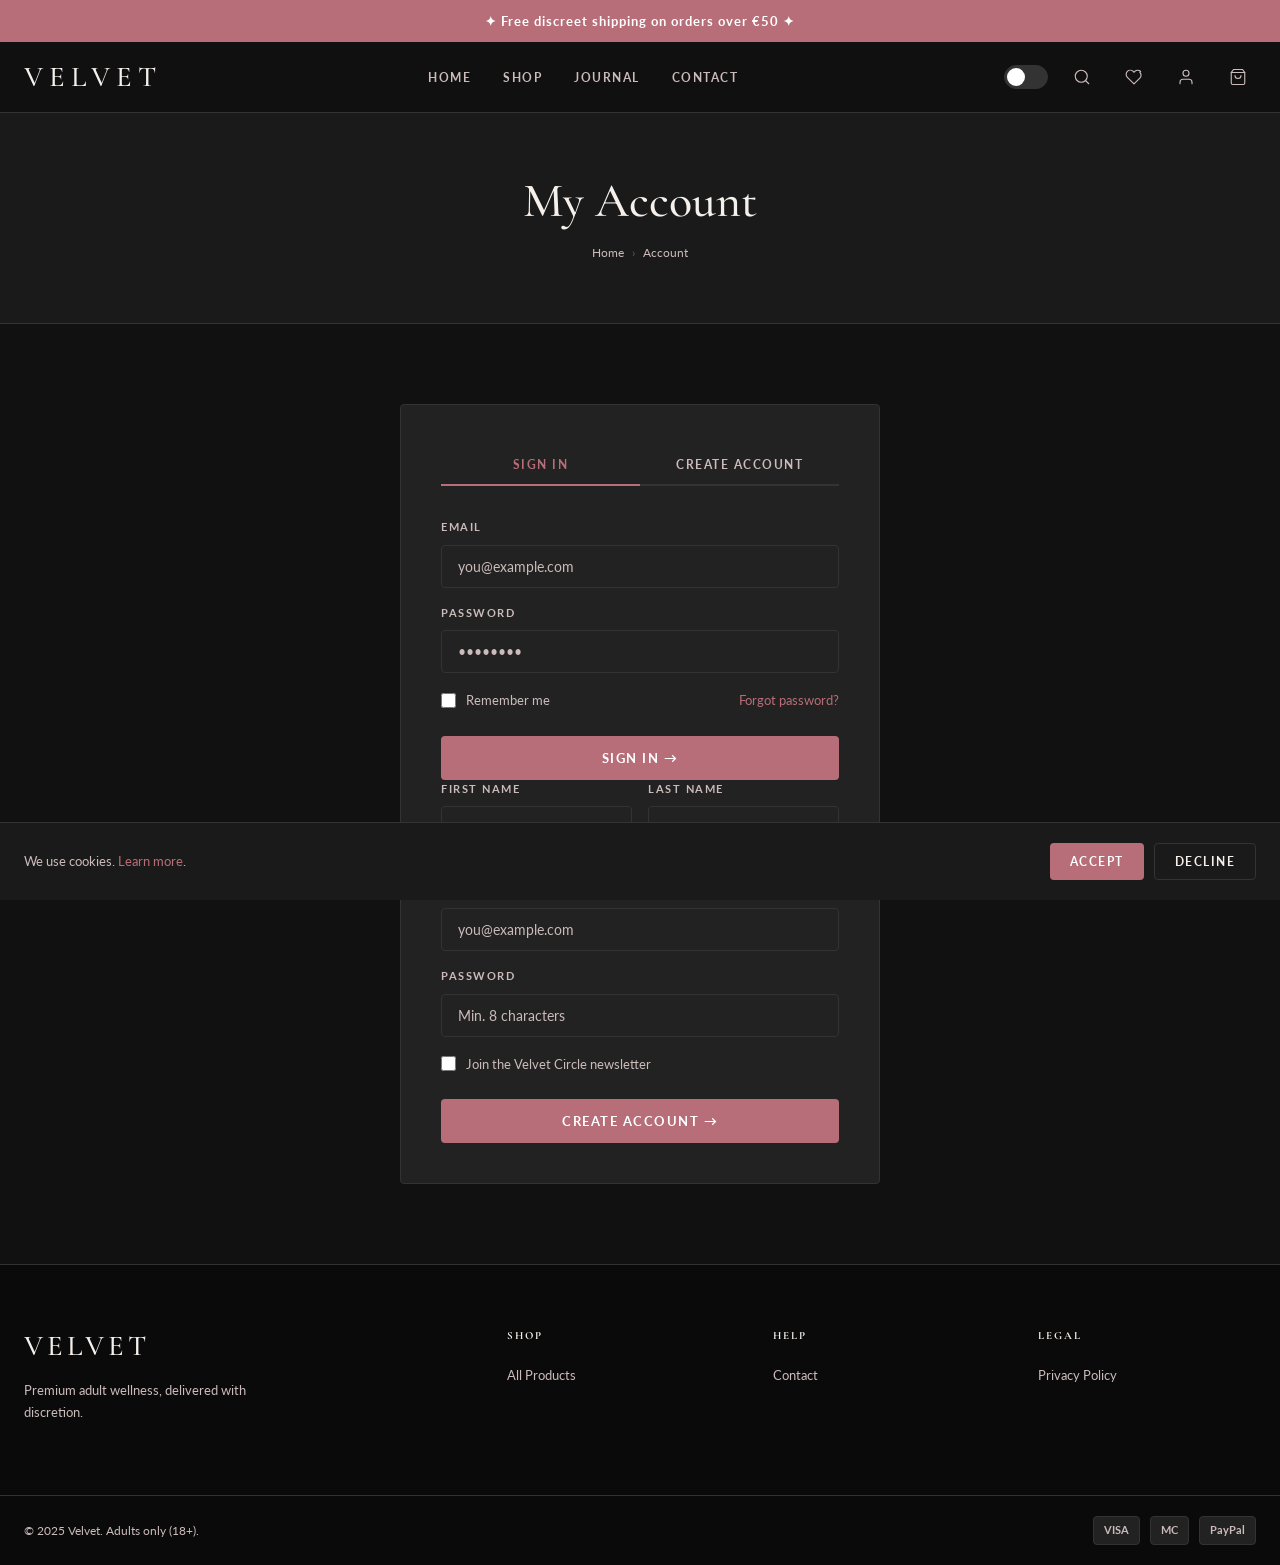
==== commit dac61de7: "style: SVG nav icons in account.html" ====
--- a/account.html
+++ b/account.html
@@ -22,10 +22,10 @@
     </ul>
     <div class="nav-actions">
       <button class="nav-icon-btn theme-toggle"></button>
-      <button class="nav-icon-btn" id="nav-search-btn">🔍</button>
-      <a href="wishlist.html" class="nav-icon-btn">♡</a>
-      <a href="account.html" class="nav-icon-btn">👤</a>
-      <a href="cart.html" class="nav-icon-btn">🛍️<span class="cart-badge" style="display:none">0</span></a>
+      <button class="nav-icon-btn" id="nav-search-btn"><svg width="18" height="18" viewBox="0 0 24 24" fill="none" stroke="currentColor" stroke-width="1.5" stroke-linecap="round"><circle cx="11" cy="11" r="8"/><path d="m21 21-4.35-4.35"/></svg></button>
+      <a href="wishlist.html" class="nav-icon-btn"><svg width="18" height="18" viewBox="0 0 24 24" fill="none" stroke="currentColor" stroke-width="1.5" stroke-linecap="round" stroke-linejoin="round"><path d="M20.84 4.61a5.5 5.5 0 0 0-7.78 0L12 5.67l-1.06-1.06a5.5 5.5 0 0 0-7.78 7.78L12 21.23l7.78-7.78a5.5 5.5 0 0 0 0-7.78z"/></svg></a>
+      <a href="account.html" class="nav-icon-btn"><svg width="18" height="18" viewBox="0 0 24 24" fill="none" stroke="currentColor" stroke-width="1.5" stroke-linecap="round"><path d="M20 21v-2a4 4 0 0 0-4-4H8a4 4 0 0 0-4 4v2"/><circle cx="12" cy="7" r="4"/></svg></a>
+      <a href="cart.html" class="nav-icon-btn"><svg width="18" height="18" viewBox="0 0 24 24" fill="none" stroke="currentColor" stroke-width="1.5" stroke-linecap="round"><path d="M6 2 3 6v14a2 2 0 0 0 2 2h14a2 2 0 0 0 2-2V6l-3-4z"/><line x1="3" y1="6" x2="21" y2="6"/><path d="M16 10a4 4 0 0 1-8 0"/></svg><span class="cart-badge" style="display:none">0</span></a>
       <button class="hamburger" id="hamburger"><span></span><span></span><span></span></button>
     </div>
   </div>
